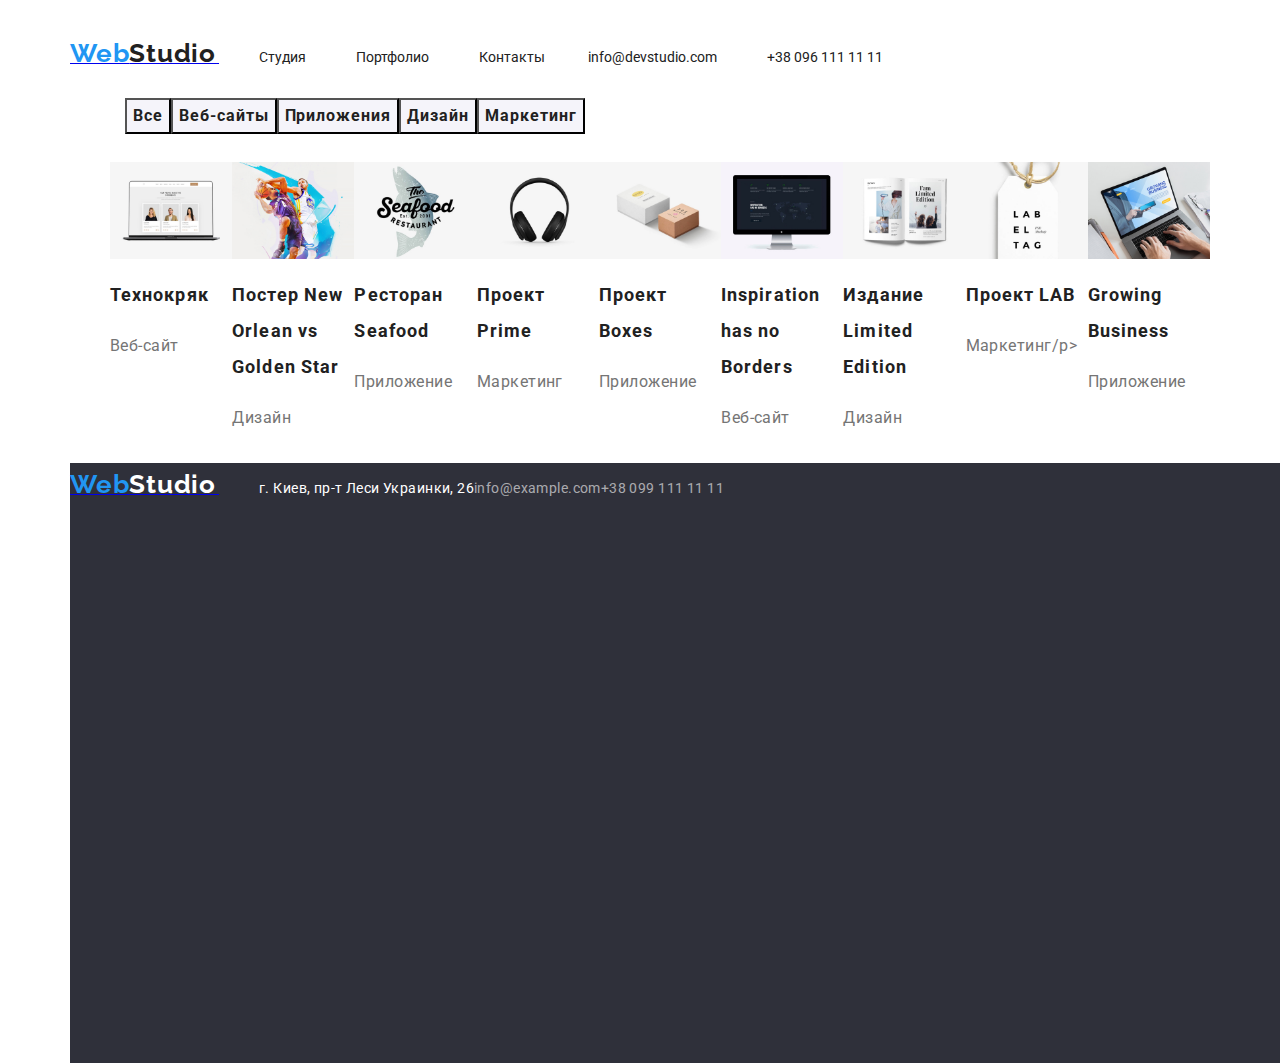
==== portfolio.html @ 89b7022d "fix after validator" ====
<!DOCTYPE html>
<html lang="ru">
<head>
    <meta charset="UTF-8">
    <meta name="viewport" content="width=device-width, initial-scale=1.0">
    <title>Portfolio</title>
    <link rel="stylesheet" href="./css/normalize.css">
    <link href="https://fonts.googleapis.com/css2?family=Raleway&family=Roboto:wght@400;500;700;900&display=swap" rel="stylesheet">
    <link rel="stylesheet" href="./css/style.css"/>
</head>
<body>
    <div class="container">
        <header>
            <nav>
              <a href="index.html">
                 <span class="logo1">Web</span><span class="logo2">Studio</span>
              </a>
              <ul class="list">  
                 <li class="link-item"><a class="link" href="index.html">Студия</a></li>
                 <li class="link-item"><a class="link" href="#portfolio">Портфолио</a></li>
                 <li class="link-item"><a class="link" href="#contacts">Контакты</a></li>
               </ul> 
               <ul class="list left-list">
                 <li class="link-item left-list"><a class="link" href="mailto:info@devstudio.com">info@devstudio.com</a></li>
                 <li class="link-item left-list"><a class="link" href="tel:++380961111111">+38 096 111 11 11</a></li>
               </ul>  
            </nav>
        </header>
        <main>
            <div class="container">
                <ul class="list">
                  <li>
                      <button class="btn-portfolio" type="button">Все</button>
                  </li>
                  <li>
                      <button class="btn-portfolio" type="button">Веб-сайты</button>
                  </li>
                  <li>
                      <button class="btn-portfolio" type="button">Приложения</button>
                  </li>
                  <li>
                      <button class="btn-portfolio" type="button">Дизайн</button>
                  </li>
                  <li>
                      <button class="btn-portfolio" type="button">Маркетинг</button>
                  </li>
                </ul>
            </div>
            <div>
              <ul class="list">
                    <li>
                      <img src="./images/portfolio/img-1.jpg" width="370" height="294" alt="Ноутбук"/>
                      <h3 class="project-name">Технокряк</h3>
                      <p class="project-type">Веб-сайт</p>
                    </li>
                    <li>
                      <img src="./images/portfolio/img-2.jpg" width="370" height="294" alt="Два игрока в баскетбол"/>
                      <h3 class="project-name">Постер New Orlean vs Golden Star</h3>
                      <p class="project-type">Дизайн</p>
                   </li>
                   <li>
                      <img src="./images/portfolio/img-3.jpg" width="370" height="294" alt="Банер ресторана"/>
                      <h3 class="project-name">Ресторан Seafood</h3>
                      <p class="project-type">Приложение</p>
                   </li>
                   <li>
                       <img src="./images/portfolio/img-4.jpg" width="370" height="294" alt="Наушники"/>
                       <h3 class="project-name">Проект Prime</h3>
                       <p class="project-type">Маркетинг</p>
                   </li>
                   <li>
                       <img src="./images/portfolio/img-5.jpg" width="370" height="294" alt="Две коробки"/>
                       <h3 class="project-name">Проект Boxes</h3>
                       <p class="project-type">Приложение</p>
                   </li>
                   <li>
                       <img src="./images/portfolio/img-6.jpg" width="370" height="294" alt="Монитор"/>
                       <h3 class="project-name">Inspiration has no Borders</h3>
                       <p class="project-type">Веб-сайт</p>
                   </li>
                   <li>
                       <img src="./images/portfolio/img-7.jpg" width="370" height="294" alt="Книга"/>
                       <h3 class="project-name">Издание Limited Edition</h3>
                       <p class="project-type">Дизайн</p>
                   </li>
                   <li>
                       <img src="./images/portfolio/img-8.jpg" width="370" height="294" alt="Бирка"/>
                       <h3 class="project-name">Проект LAB</h3>
                       <p class="project-type">Маркетинг/p>
                   </li>
                   <li>
                       <img src="./images/portfolio/img-9.jpg" width="370" height="294" alt="Печать на ноутбуке"/>
                       <h3 class="project-name">Growing Business</h3>
                       <p class="project-type">Приложение</p>
                   </li>
             </ul>
         </div>
        </main>
      <div class="backgraund">
          <footer id="contacts">
            <a href="index.html">
                <span lang="en" class="logo1">Web</span><span lang="en" class="logo3">Studio</span>
            </a>
              <ul class="list">
                 <li> <address class="adress">г. Киев, пр-т Леси Украинки, 26</address></li>
                 <li><a class="link contacts" href="mailto:info@example.com">info@example.com</a></li>
                 <li><a class="link contacts" href="tel:++380991111111">+38 099 111 11 11</a></li>
              </ul>
          </footer>
      </div>
    </div>
</body>  
</html>
---- css/style.css ----
html {
    box-sizing: border-box;
}

*,
*::before,
*::after {
    box-sizing: inherit;
}
img {
    display: block;
    max-width: 100%;
    height: auto;
}

body {
    font-family: "Roboto", sans-serif;
    font-size: 14px;
    line-height: 1.71;
    color: var(--black-cl);
}
:root {
    --main-text-cl: #757575;
    --accent-cl: #2196F3;
    --black-cl: #212121;
    --whait-cl: #FFFFFF;
    --dark-bg: #2F303A;
}
.container {
    width: 1170px;
    padding-left: 15px;
    padding-right:15px ;
    margin-left: auto;
    margin-right: auto;
}
.logo {
    padding-top: 24px;
    padding-right: 93px;
    Width: 145px;
    Height: 31px;
}
.list {
    list-style: none;
    display: inline-flex;
}

.header-box{
    width: 1600px;
    height: 80px;
    background-color: var(--whait-cl);
}
.logo1 {
    font-family: "Raleway", serif;
    font-weight: bold;
    font-size: 26px;
    line-height: 1.192;
    letter-spacing: 0.03em;
    color: var(--accent-cl);
}
.logo2 {
    font-family: "Raleway", serif;
    font-weight: bold;
    font-size: 26px;
    line-height: 1.192;
    letter-spacing: 0.03em;
    color: var(--black-cl);
}
.logo3 {
    font-family: "Raleway", serif;
    font-weight: bold;
    font-size: 26px;
    line-height: 1.192;
    letter-spacing: 0.03em;
    color: var(--whait-cl)
}
.link {
    color: inherit;
    text-decoration: none;
}
.link-item{
    margin-top: 32px;
}
.link-item:not(:last-child){
    margin-right: 50px;
}
.list-lef {
    flex-direction: row;
    margin-left: 0px;
}
.link:hover,
.link:focus {
    color: var(--accent-cl)
}
.btn {
    font-family: inherit;
    font-weight: bold;
    font-size: 16px;
    line-height: 1.87;
    display: flex;
    align-items: center;
    text-align: center;
    letter-spacing: 0.06em;
    color: var(--whait-cl);
    background-color:var(--accent-cl);
    border-radius: 4px;
}

.backgraund {
    width: 1600px;
    Height: 600px;
    background-color: #2F303A;
}
.page-title {
    font-weight: 900;
    font-size: 44px;
    line-height: 1.36;
    letter-spacing: 0.06em;
    text-align: center;
    color: var(--whait-cl);
    width: 696px;
    height: 120px;
    padding-top: 200px;
    margin-right: 452px;
    padding-bottom: 280px;
    margin-left: 452px;
}
.section-title {
    font-weight: 700;
    font-size: 36px;
    line-height: 1.167;
    letter-spacing: 0.03em;
    color: var(--black-cl);
    text-align: center;
}
.main-text {
    font-size: 14px;
    line-height: 1.71;
    letter-spacing: 0.03em;
    color: var(--main-text-cl);
}
.text-box {
    width: 270px;
    height: 75px;
}
.text-box{
    margin-right: 30px;
}
.job-description {
    font-size: 16px;
    line-height: 1.187;
    letter-spacing: 0.03em;
    color: var(--main-text-cl);
}
.introduction {
    font-weight: 500;
    font-size: 16px;
    line-height: 1.187;
    letter-spacing: 0.03em;
    color: var(--black-cl);
}
.team-box{
    width: 1600px;
    height: 648px;
    background-color: #F5F4FA;
}
.list-position {
     display: inline-block;
}
.adress {
    font-size: 14px;
    line-height: 1.71;
    letter-spacing: 0.03em;
    color: var(--whait-cl);
    text-decoration: none;
    font-style: normal;
}
.contacts {
    font-size: 14px;
    line-height: 1.71;
    letter-spacing: 0.03em;
    color: rgba(255, 255, 255, 0.6);
}
.contacts-box {
    width: 1600px;
    height: 252px;
}
.logo-position {
    padding-top: 60px;
    padding-right: 1240px;
    padding-bottom: 20px;
    padding-left: 215px;
}
.list-item {
    padding-top: 0px;
    padding-right: 1240px;
    padding-bottom: 9px;
    padding-left: 215px;
}
.btn-portfolio {
    font-family: inherit;
    font-weight: bold;
    font-size: 16px;
    line-height: 1.87;
    display: flex;
    align-items: center;
    text-align: center;
    letter-spacing: 0.06em;
    color: var(--whait-cl);
    background-color: var(--accent-cl)
}
.project-name {
    font-weight: bold;
    font-size: 18px;
    line-height: 2.0;
    letter-spacing: 0.06em;
    color: var(--black-cl--)
}
.project-type {
font-size: 16px;
line-height: 1.87;
letter-spacing: 0.03em;
color:var(--main-text-cl)
}
.btn-portfolio {
    font-family: inherit;
    font-weight: bold;
    font-size: 16px;
    line-height: 1.87;
    display: flex;
    align-items: center;
    text-align: center;
    letter-spacing: 0.06em;
    color: var(--black-cl);
    background-color: #F5F4FA;
}
.btn-portfolio:hover,
.btn-portfolio:focus {
    background-color: var(--accent-cl);
    color: var(--whait-cl);
}
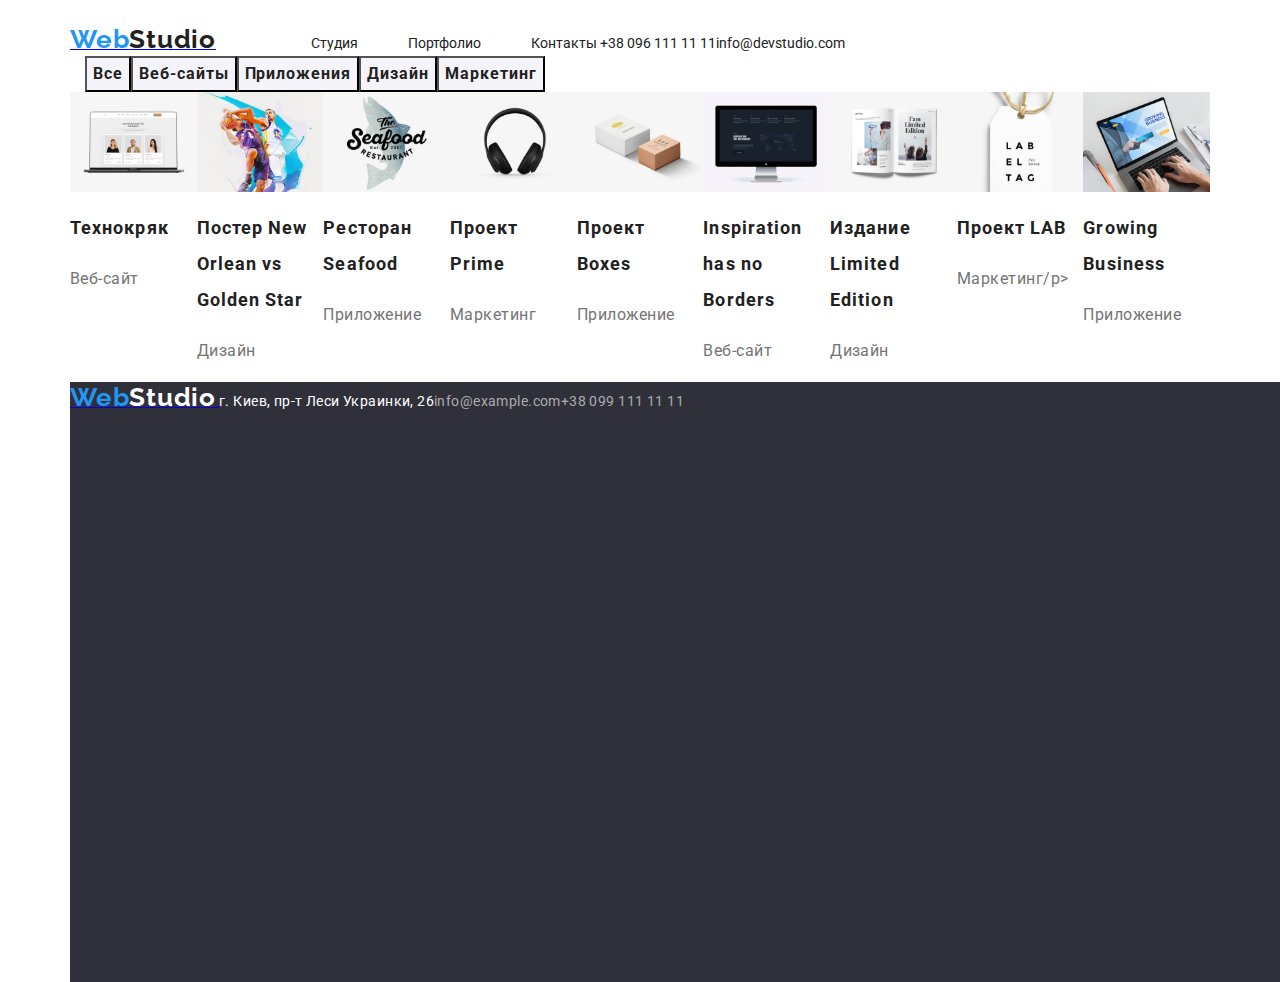
==== commit a6a5b0cc: "revers" ====
--- a/portfolio.html
+++ b/portfolio.html
@@ -12,17 +12,17 @@
     <div class="container">
         <header>
             <nav>
-              <a href="index.html">
+              <a class="logo" href="index.html">
                  <span class="logo1">Web</span><span class="logo2">Studio</span>
               </a>
-              <ul class="list">  
+              <ul class="list right-list">  
                  <li class="link-item"><a class="link" href="index.html">Студия</a></li>
                  <li class="link-item"><a class="link" href="#portfolio">Портфолио</a></li>
                  <li class="link-item"><a class="link" href="#contacts">Контакты</a></li>
                </ul> 
                <ul class="list left-list">
-                 <li class="link-item left-list"><a class="link" href="mailto:info@devstudio.com">info@devstudio.com</a></li>
-                 <li class="link-item left-list"><a class="link" href="tel:++380961111111">+38 096 111 11 11</a></li>
+                 <li class="link-item"><a class="link" href="mailto:info@devstudio.com">info@devstudio.com</a></li>
+                 <li class="link-item"><a class="link" href="tel:++380961111111">+38 096 111 11 11</a></li>
                </ul>  
             </nav>
         </header>
--- a/css/style.css
+++ b/css/style.css
@@ -1,24 +1,3 @@
-html {
-    box-sizing: border-box;
-}
-
-*,
-*::before,
-*::after {
-    box-sizing: inherit;
-}
-img {
-    display: block;
-    max-width: 100%;
-    height: auto;
-}
-
-body {
-    font-family: "Roboto", sans-serif;
-    font-size: 14px;
-    line-height: 1.71;
-    color: var(--black-cl);
-}
 :root {
     --main-text-cl: #757575;
     --accent-cl: #2196F3;
@@ -26,6 +5,30 @@
     --whait-cl: #FFFFFF;
     --dark-bg: #2F303A;
 }
+
+html {
+    box-sizing: border-box;
+}
+
+*,
+*::before,
+*::after {
+    box-sizing: inherit;
+}
+
+img {
+    display: block;
+    max-width: 100%;
+    height: auto;
+}
+
+body {
+    font-family: "Roboto", sans-serif;
+    font-size: 14px;
+    line-height: 1.71;
+    color: var(--black-cl);
+}
+
 .container {
     width: 1170px;
     padding-left: 15px;
@@ -33,17 +36,31 @@
     margin-left: auto;
     margin-right: auto;
 }
+.flex {
+    display: flex;
+}
 .logo {
-    padding-top: 24px;
-    padding-right: 93px;
+    width: 145;
+    height: 31;
+    display: inline-block;
+    margin-top: 24px;
+    margin-right: 93px;
+    margin-left: 0px;
     Width: 145px;
     Height: 31px;
 }
 .list {
+    padding: 0;
+    margin: 0;
     list-style: none;
     display: inline-flex;
 }
-
+.right-list{
+   flex-direction: row; 
+}
+.left-list{
+    flex-direction: row-reverse;
+}
 .header-box{
     width: 1600px;
     height: 80px;
@@ -74,8 +91,11 @@
     color: var(--whait-cl)
 }
 .link {
+    padding: 0 0 0 0;
+    margin: 0 0 0 0;
     color: inherit;
     text-decoration: none;
+    letter-spacing: 0,02;
 }
 .link-item{
     margin-top: 32px;
@@ -83,9 +103,9 @@
 .link-item:not(:last-child){
     margin-right: 50px;
 }
-.list-lef {
-    flex-direction: row;
-    margin-left: 0px;
+.left-list {
+    flex-direction: row-reverse;
+    margin: 0;
 }
 .link:hover,
 .link:focus {
@@ -162,9 +182,10 @@
     width: 1600px;
     height: 648px;
     background-color: #F5F4FA;
+    box-sizing: inherit;
 }
 .list-position {
-     display: inline-block;
+    display: inline-block;
 }
 .adress {
     font-size: 14px;
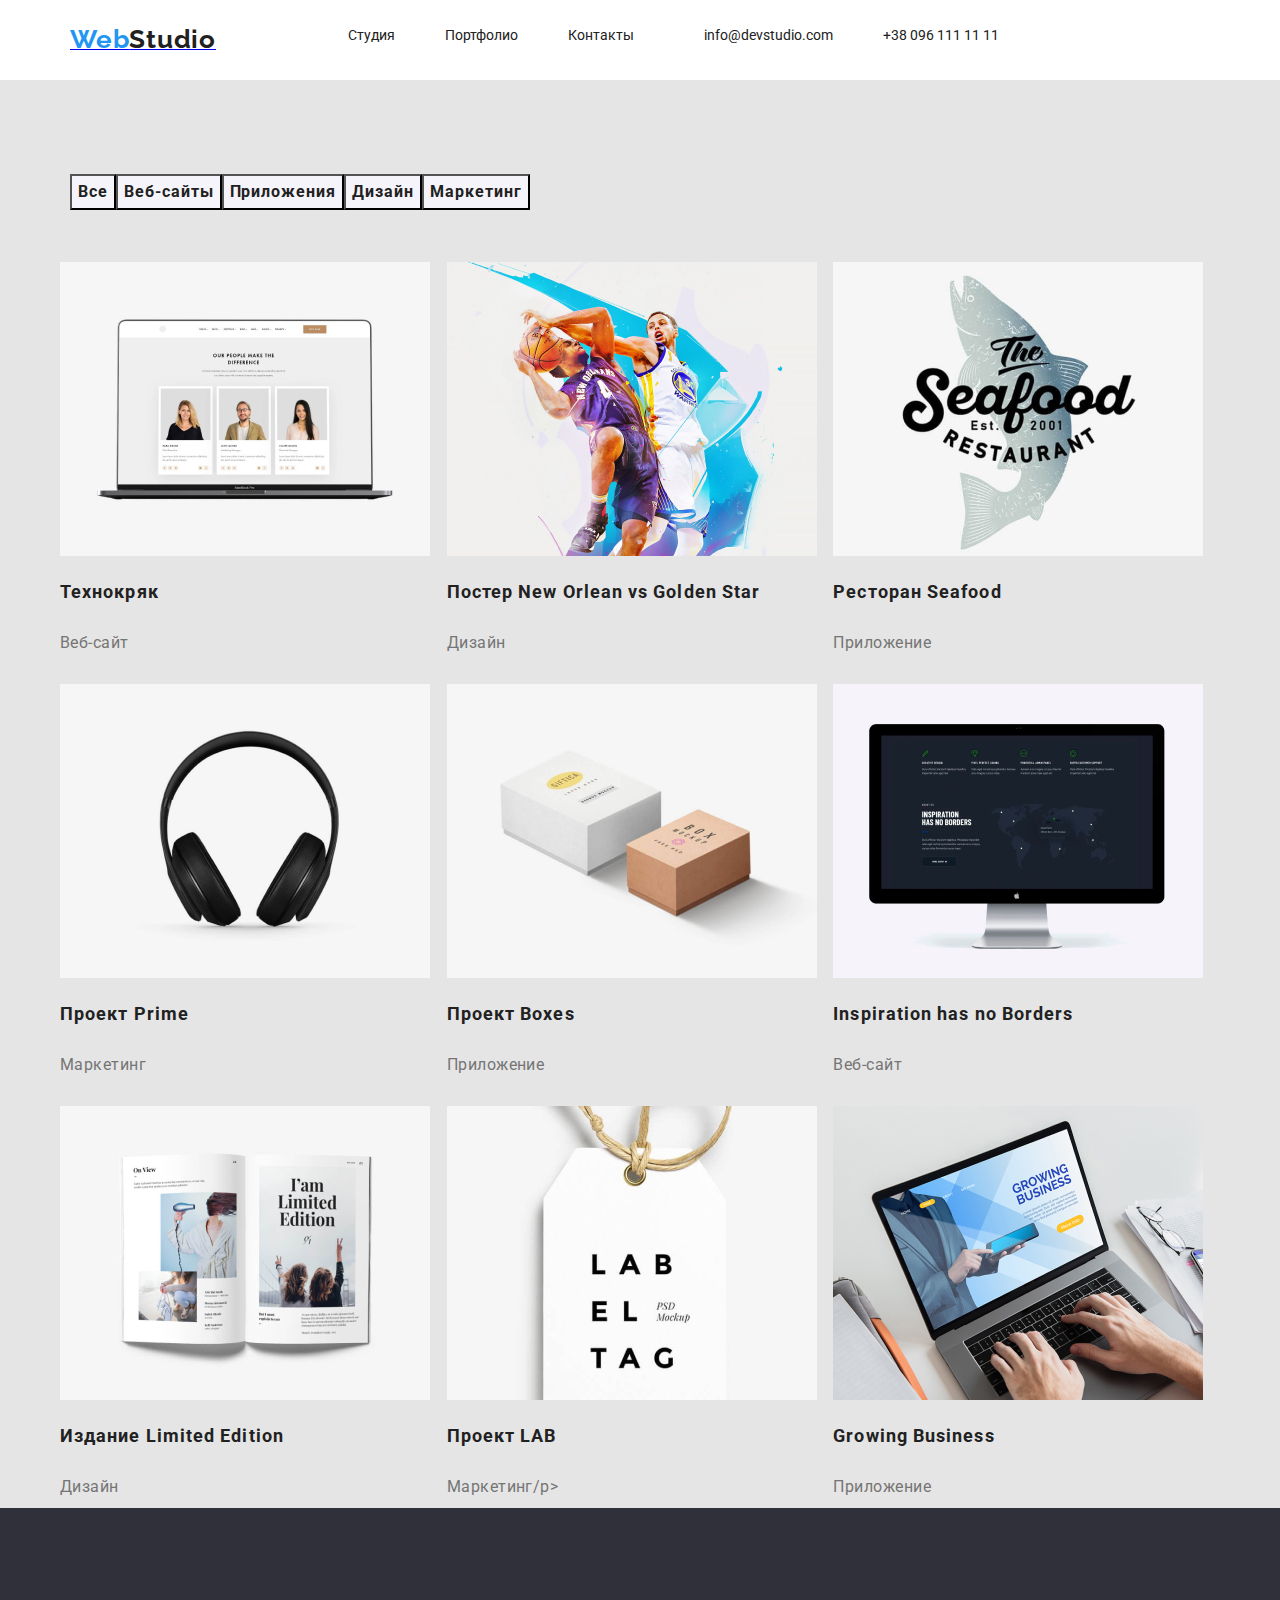
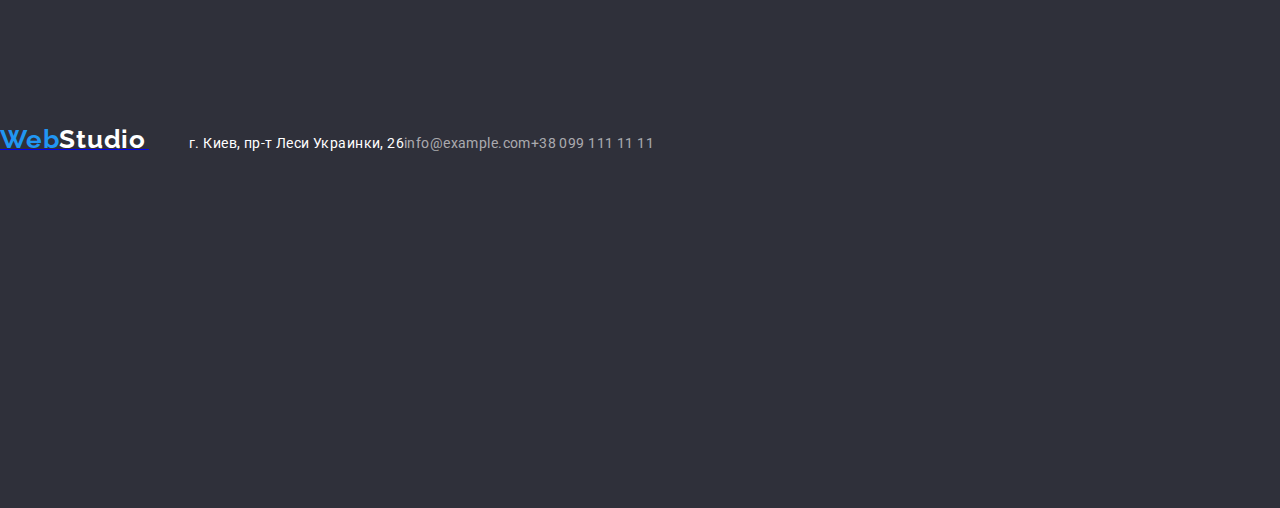
==== commit 0744089d: "portfolio flex-wrap" ====
--- a/portfolio.html
+++ b/portfolio.html
@@ -10,25 +10,27 @@
 </head>
 <body>
     <div class="container">
-        <header>
-            <nav>
+        <header class="header-box">
+            <nav class="flex">
               <a class="logo" href="index.html">
                  <span class="logo1">Web</span><span class="logo2">Studio</span>
               </a>
-              <ul class="list right-list">  
+              <ul class="list">  
                  <li class="link-item"><a class="link" href="index.html">Студия</a></li>
                  <li class="link-item"><a class="link" href="#portfolio">Портфолио</a></li>
                  <li class="link-item"><a class="link" href="#contacts">Контакты</a></li>
                </ul> 
-               <ul class="list left-list">
+               <ul class="list">
                  <li class="link-item"><a class="link" href="mailto:info@devstudio.com">info@devstudio.com</a></li>
                  <li class="link-item"><a class="link" href="tel:++380961111111">+38 096 111 11 11</a></li>
                </ul>  
             </nav>
         </header>
-        <main>
-            <div class="container">
-                <ul class="list">
+    </div>
+    <div class="main">
+        <main class="container">
+            <div class="portfolio-container">
+                <ul class="list portfolio-list">
                   <li>
                       <button class="btn-portfolio" type="button">Все</button>
                   </li>
@@ -46,50 +48,50 @@
                   </li>
                 </ul>
             </div>
-            <div>
-              <ul class="list">
-                    <li>
-                      <img src="./images/portfolio/img-1.jpg" width="370" height="294" alt="Ноутбук"/>
+            <div class="portfolio-container-item">
+              <ul class="list flex-wrap">
+                    <li class="flex-wrap-item">
+                      <img src="./images/portfolio/img-1.jpg"  alt="Ноутбук"/>
                       <h3 class="project-name">Технокряк</h3>
                       <p class="project-type">Веб-сайт</p>
                     </li>
-                    <li>
-                      <img src="./images/portfolio/img-2.jpg" width="370" height="294" alt="Два игрока в баскетбол"/>
+                    <li class="flex-wrap-item">
+                      <img src="./images/portfolio/img-2.jpg" alt="Два игрока в баскетбол"/>
                       <h3 class="project-name">Постер New Orlean vs Golden Star</h3>
                       <p class="project-type">Дизайн</p>
                    </li>
-                   <li>
-                      <img src="./images/portfolio/img-3.jpg" width="370" height="294" alt="Банер ресторана"/>
+                   <li class="flex-wrap-item">
+                      <img src="./images/portfolio/img-3.jpg"  alt="Банер ресторана"/>
                       <h3 class="project-name">Ресторан Seafood</h3>
                       <p class="project-type">Приложение</p>
                    </li>
-                   <li>
-                       <img src="./images/portfolio/img-4.jpg" width="370" height="294" alt="Наушники"/>
+                   <li class="flex-wrap-item">
+                       <img src="./images/portfolio/img-4.jpg"  alt="Наушники"/>
                        <h3 class="project-name">Проект Prime</h3>
                        <p class="project-type">Маркетинг</p>
                    </li>
-                   <li>
-                       <img src="./images/portfolio/img-5.jpg" width="370" height="294" alt="Две коробки"/>
+                   <li class="flex-wrap-item">
+                       <img src="./images/portfolio/img-5.jpg"  alt="Две коробки"/>
                        <h3 class="project-name">Проект Boxes</h3>
                        <p class="project-type">Приложение</p>
                    </li>
-                   <li>
-                       <img src="./images/portfolio/img-6.jpg" width="370" height="294" alt="Монитор"/>
+                   <li class="flex-wrap-item">
+                       <img src="./images/portfolio/img-6.jpg"  alt="Монитор"/>
                        <h3 class="project-name">Inspiration has no Borders</h3>
                        <p class="project-type">Веб-сайт</p>
                    </li>
-                   <li>
-                       <img src="./images/portfolio/img-7.jpg" width="370" height="294" alt="Книга"/>
+                   <li class="flex-wrap-item">
+                       <img src="./images/portfolio/img-7.jpg"  alt="Книга"/>
                        <h3 class="project-name">Издание Limited Edition</h3>
                        <p class="project-type">Дизайн</p>
                    </li>
-                   <li>
-                       <img src="./images/portfolio/img-8.jpg" width="370" height="294" alt="Бирка"/>
+                   <li class="flex-wrap-item">
+                       <img src="./images/portfolio/img-8.jpg"  alt="Бирка"/>
                        <h3 class="project-name">Проект LAB</h3>
                        <p class="project-type">Маркетинг/p>
                    </li>
-                   <li>
-                       <img src="./images/portfolio/img-9.jpg" width="370" height="294" alt="Печать на ноутбуке"/>
+                   <li class="flex-wrap-item">
+                       <img src="./images/portfolio/img-9.jpg" alt="Печать на ноутбуке"/>
                        <h3 class="project-name">Growing Business</h3>
                        <p class="project-type">Приложение</p>
                    </li>
--- a/css/style.css
+++ b/css/style.css
@@ -5,30 +5,25 @@
     --whait-cl: #FFFFFF;
     --dark-bg: #2F303A;
 }
-
 html {
     box-sizing: border-box;
 }
-
 *,
 *::before,
 *::after {
     box-sizing: inherit;
 }
-
 img {
     display: block;
     max-width: 100%;
     height: auto;
 }
-
 body {
     font-family: "Roboto", sans-serif;
     font-size: 14px;
     line-height: 1.71;
     color: var(--black-cl);
 }
-
 .container {
     width: 1170px;
     padding-left: 15px;
@@ -38,10 +33,9 @@
 }
 .flex {
     display: flex;
+    margin-bottom: 25px;
 }
 .logo {
-    width: 145;
-    height: 31;
     display: inline-block;
     margin-top: 24px;
     margin-right: 93px;
@@ -49,21 +43,39 @@
     Width: 145px;
     Height: 31px;
 }
+.main{
+    background-color:#E5E5E5;
+}
+.portfolio-container{
+    height: 182px;
+    margin-left: auto;
+    margin-right: auto;
+    padding: 0;
+    padding-top: 94px;
+}
+.portfolio-container-item {
+    margin-left: 0;  
+    margin-left: -10px;
+    margin-bottom: -10px;
+}
 .list {
-    padding: 0;
-    margin: 0;
     list-style: none;
     display: inline-flex;
-}
-.right-list{
-   flex-direction: row; 
-}
-.left-list{
-    flex-direction: row-reverse;
+    margin-top: 24px;
+    box-sizing: border-box;
+    margin-left: 0; 
+}
+.list:not(:last-child){
+    margin-right: 30px;
+}
+.portfolio-list{
+    display: inline-flex;
+    padding-left: 0;
+    margin-top: 0;
+    margin-bottom: 0;
+    align-items: center;
 }
 .header-box{
-    width: 1600px;
-    height: 80px;
     background-color: var(--whait-cl);
 }
 .logo1 {
@@ -91,14 +103,14 @@
     color: var(--whait-cl)
 }
 .link {
-    padding: 0 0 0 0;
-    margin: 0 0 0 0;
+    padding: 0;
+    margin: 0;
     color: inherit;
     text-decoration: none;
     letter-spacing: 0,02;
 }
 .link-item{
-    margin-top: 32px;
+    height: 16px;
 }
 .link-item:not(:last-child){
     margin-right: 50px;
@@ -111,7 +123,173 @@
 .link:focus {
     color: var(--accent-cl)
 }
-.btn {
+.backgraund {
+    padding-top: 200px;
+    height: 600px;
+    background-color: #2F303A;
+}
+.backgraund-down{
+    background-color: #2F303A;
+    height: 215px;
+}
+.page-title {
+    font-weight: 900;
+    font-size: 44px;
+    line-height: 1.36;
+    letter-spacing: 0.06em;
+    text-align: center;
+    color: var(--whait-cl);
+    width: 696px;
+    height: 120px;
+    margin-bottom: 30px;
+    margin-left: auto;
+    margin-right: auto;
+}.btn {
+    font-family: inherit;
+    font-weight: bold;
+    font-size: 16px;
+    line-height: 1.87;
+    letter-spacing: 0.06em;
+    color: var(--whait-cl);
+    background-color:var(--accent-cl);
+    border-radius: 4px;
+    display: block;
+    margin:0 auto;
+}
+.section-title {
+    font-weight: 700;
+    font-size: 36px;
+    line-height: 1.167;
+    letter-spacing: 0.03em;
+    color: var(--black-cl);
+    text-align: center;
+    margin-top: 0;
+    margin-bottom: 50px;
+}
+.list-img{
+    margin-top: 0;
+    margin-bottom: 0;
+    padding-left: 0;
+}
+.list-item-position{
+    margin-bottom: 94px;
+}
+.list-item-position:not(:last-child){
+    margin-right: 30px;
+}
+.main-text {
+    font-size: 14px;
+    line-height: 1.71;
+    letter-spacing: 0.03em;
+    color: var(--main-text-cl);
+    width: 270px;
+    margin-left: 0;
+    padding-left: 0;   
+}
+.text-box {
+    width: 270px;
+    height: 75px;
+    margin-bottom: 0;
+    margin-bottom: 94px;
+}
+.job-description {
+    font-size: 16px;
+    line-height: 1.187;
+    letter-spacing: 0.03em;
+    color: var(--main-text-cl);
+    margin-top: 10px;
+    margin-bottom: 30px;
+    text-align: center
+}
+.introduction {
+    font-weight: 500;
+    font-size: 16px;
+    line-height: 1.187;
+    letter-spacing: 0.03em;
+    color: var(--black-cl);
+}
+.team-box{
+    height: 648px;
+    background-color: #F5F4FA;
+    box-sizing: inherit;
+}
+.list-position {
+    margin-left: 0;
+    padding-left: 0;
+    margin-bottom: 0;
+}
+.team-titel{
+    padding-top: 94px;
+    margin-bottom: 0;
+    margin-bottom: 50px;
+}
+.list-contacts-img{
+    background-color: var(--whait-cl);
+    margin-top: 0;
+}
+.list-contacts-img:not(:last-child){
+    margin-right: 30px;
+}
+.list-position-item:not(:last-child){
+   margin-right: 30px;
+}
+.contacts-information{
+    margin-top: 30px;
+    margin-bottom: 0px;
+    text-align: center
+}
+.adress {
+    font-size: 14px;
+    line-height: 1.71;
+    letter-spacing: 0.03em;
+    color: var(--whait-cl);
+    text-decoration: none;
+    font-style: normal;
+}
+.contacts {
+    font-size: 14px;
+    line-height: 1.71;
+    letter-spacing: 0.03em;
+    color: rgba(255, 255, 255, 0.6);
+}
+.contacts-box {
+    padding-top: 60px;
+}
+.btn-portfolio {
+    font-family: inherit;
+    font-weight: bold;
+    font-size: 16px;
+    line-height: 1.87;
+    letter-spacing: 0.06em;
+    color: var(--whait-cl);
+    background-color: var(--accent-cl)
+}
+.flex-wrap{
+    flex-wrap: wrap;
+    margin: 0;
+    padding: 0;
+    margin-right: -10px;
+    margin-bottom: -10px;
+}
+.flex-wrap-item { 
+    margin-right: 10px;
+    margin-bottom:10px;
+    flex-basis: calc((100% - 3 * 10px) / 3);
+}
+.project-name {
+    font-weight: bold;
+    font-size: 18px;
+    line-height: 2.0;
+    letter-spacing: 0.06em;
+    color: var(--black-cl--)
+}
+.project-type {
+    font-size: 16px;
+    line-height: 1.87;
+    letter-spacing: 0.03em;
+    color:var(--main-text-cl)
+}
+.btn-portfolio {
     font-family: inherit;
     font-weight: bold;
     font-size: 16px;
@@ -120,137 +298,6 @@
     align-items: center;
     text-align: center;
     letter-spacing: 0.06em;
-    color: var(--whait-cl);
-    background-color:var(--accent-cl);
-    border-radius: 4px;
-}
-
-.backgraund {
-    width: 1600px;
-    Height: 600px;
-    background-color: #2F303A;
-}
-.page-title {
-    font-weight: 900;
-    font-size: 44px;
-    line-height: 1.36;
-    letter-spacing: 0.06em;
-    text-align: center;
-    color: var(--whait-cl);
-    width: 696px;
-    height: 120px;
-    padding-top: 200px;
-    margin-right: 452px;
-    padding-bottom: 280px;
-    margin-left: 452px;
-}
-.section-title {
-    font-weight: 700;
-    font-size: 36px;
-    line-height: 1.167;
-    letter-spacing: 0.03em;
-    color: var(--black-cl);
-    text-align: center;
-}
-.main-text {
-    font-size: 14px;
-    line-height: 1.71;
-    letter-spacing: 0.03em;
-    color: var(--main-text-cl);
-}
-.text-box {
-    width: 270px;
-    height: 75px;
-}
-.text-box{
-    margin-right: 30px;
-}
-.job-description {
-    font-size: 16px;
-    line-height: 1.187;
-    letter-spacing: 0.03em;
-    color: var(--main-text-cl);
-}
-.introduction {
-    font-weight: 500;
-    font-size: 16px;
-    line-height: 1.187;
-    letter-spacing: 0.03em;
-    color: var(--black-cl);
-}
-.team-box{
-    width: 1600px;
-    height: 648px;
-    background-color: #F5F4FA;
-    box-sizing: inherit;
-}
-.list-position {
-    display: inline-block;
-}
-.adress {
-    font-size: 14px;
-    line-height: 1.71;
-    letter-spacing: 0.03em;
-    color: var(--whait-cl);
-    text-decoration: none;
-    font-style: normal;
-}
-.contacts {
-    font-size: 14px;
-    line-height: 1.71;
-    letter-spacing: 0.03em;
-    color: rgba(255, 255, 255, 0.6);
-}
-.contacts-box {
-    width: 1600px;
-    height: 252px;
-}
-.logo-position {
-    padding-top: 60px;
-    padding-right: 1240px;
-    padding-bottom: 20px;
-    padding-left: 215px;
-}
-.list-item {
-    padding-top: 0px;
-    padding-right: 1240px;
-    padding-bottom: 9px;
-    padding-left: 215px;
-}
-.btn-portfolio {
-    font-family: inherit;
-    font-weight: bold;
-    font-size: 16px;
-    line-height: 1.87;
-    display: flex;
-    align-items: center;
-    text-align: center;
-    letter-spacing: 0.06em;
-    color: var(--whait-cl);
-    background-color: var(--accent-cl)
-}
-.project-name {
-    font-weight: bold;
-    font-size: 18px;
-    line-height: 2.0;
-    letter-spacing: 0.06em;
-    color: var(--black-cl--)
-}
-.project-type {
-font-size: 16px;
-line-height: 1.87;
-letter-spacing: 0.03em;
-color:var(--main-text-cl)
-}
-.btn-portfolio {
-    font-family: inherit;
-    font-weight: bold;
-    font-size: 16px;
-    line-height: 1.87;
-    display: flex;
-    align-items: center;
-    text-align: center;
-    letter-spacing: 0.06em;
     color: var(--black-cl);
     background-color: #F5F4FA;
 }
@@ -259,3 +306,23 @@
     background-color: var(--accent-cl);
     color: var(--whait-cl);
 }
+.btn-portfolio:not(:last-child){
+    margin: 8px;
+}
+.logo-position {
+    padding: 0;
+    margin-top: 60;
+    width: 145px;
+}
+.list-item {
+    margin-top: 20px;
+    margin-bottom: 0;
+    padding: 0;
+    list-style: none;
+    width: 231px;
+    display: inline-block;
+}
+.list-item:not(:last-child){
+    margin-bottom: 9px;
+    display: inline-block;
+}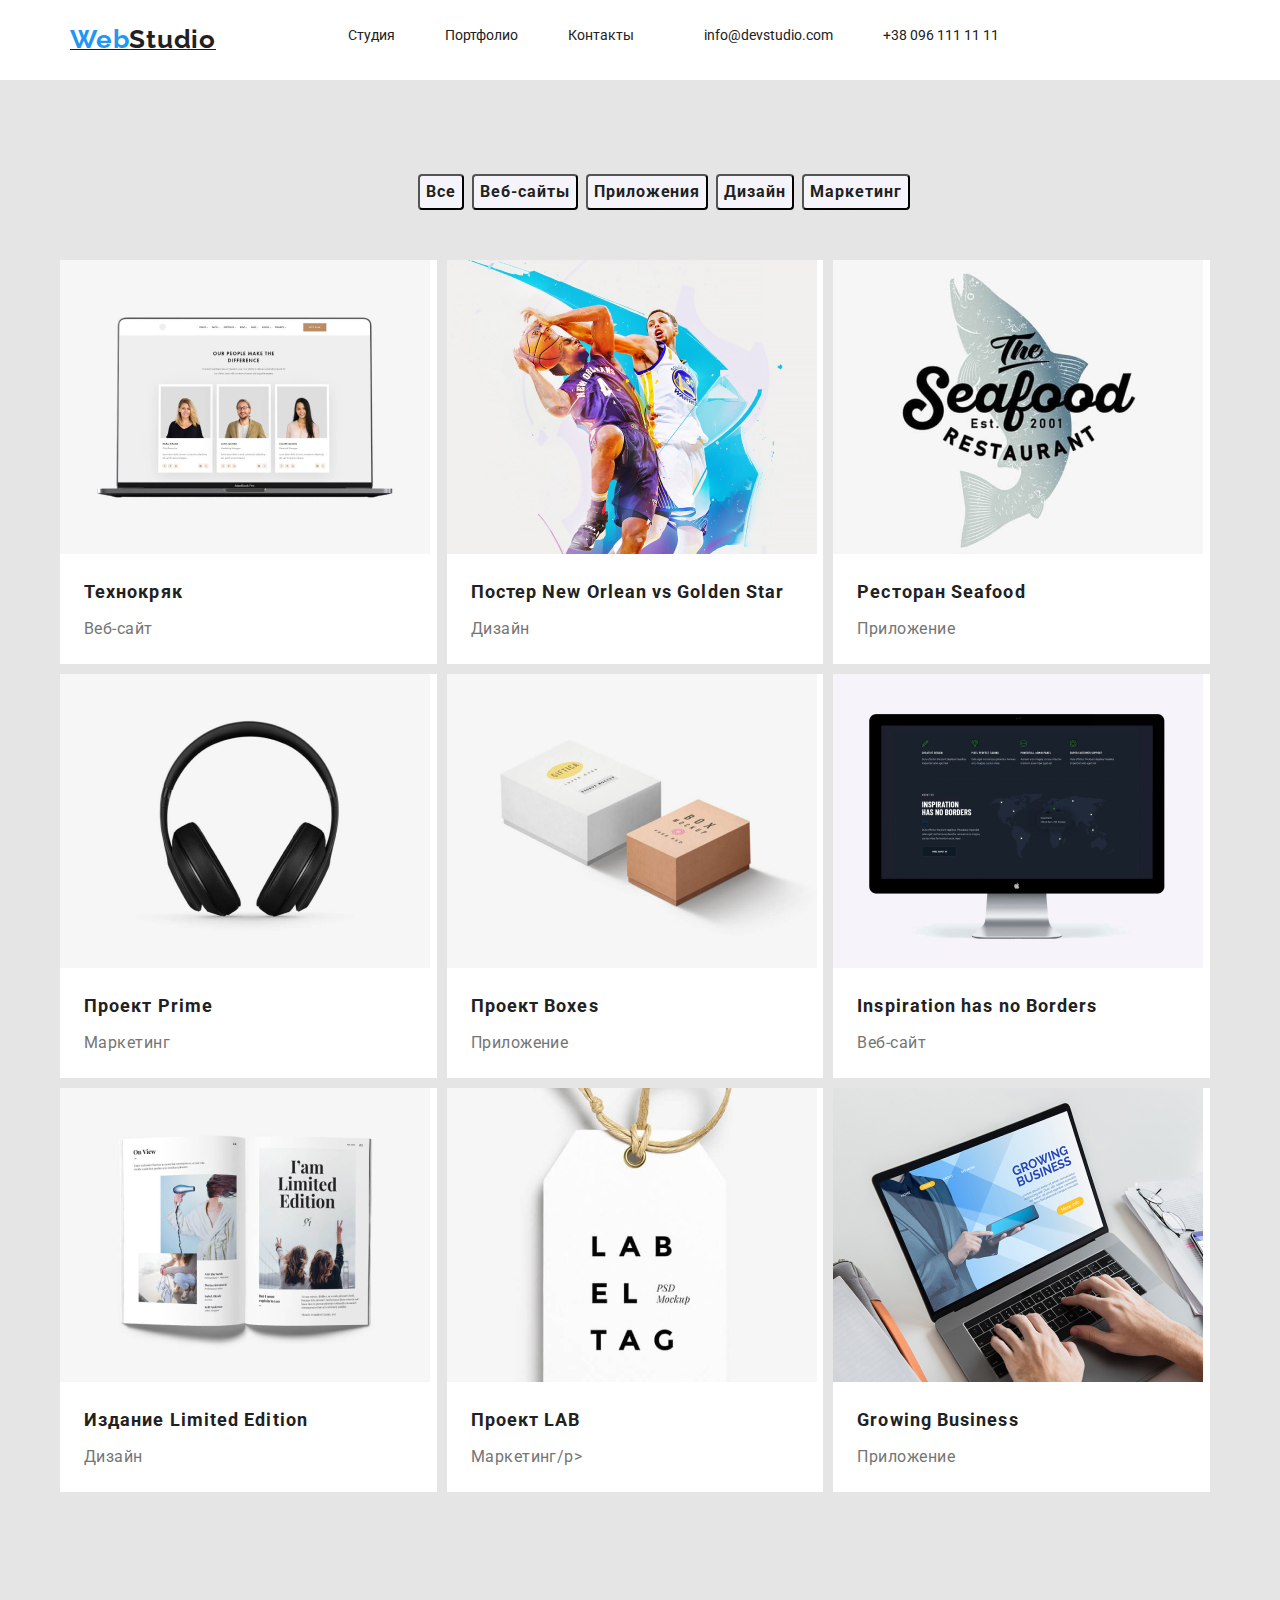
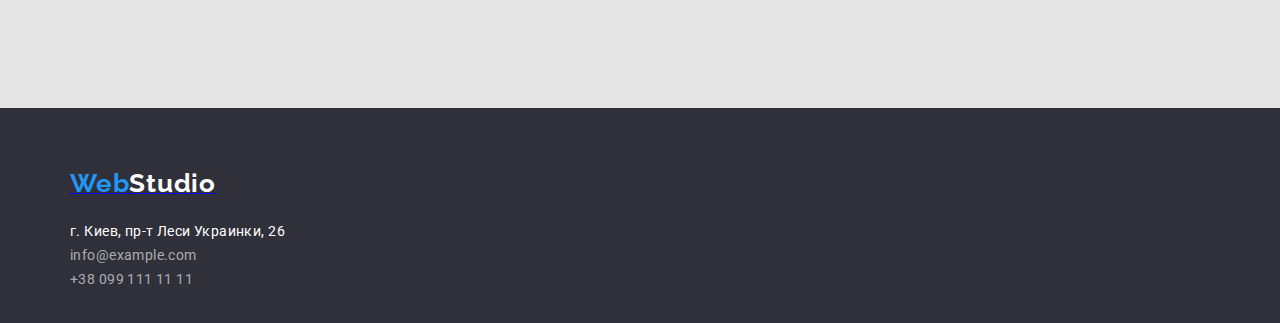
==== commit 95efb0f7: "add btn-position" ====
--- a/portfolio.html
+++ b/portfolio.html
@@ -29,25 +29,23 @@
     </div>
     <div class="main">
         <main class="container">
-            <div class="portfolio-container">
-                <ul class="list portfolio-list">
-                  <li>
+                <ul class="portfolio-container portfolio-list">
+                  <li class="btn-parameter">
                       <button class="btn-portfolio" type="button">Все</button>
                   </li>
-                  <li>
+                  <li class="btn-parameter">
                       <button class="btn-portfolio" type="button">Веб-сайты</button>
                   </li>
-                  <li>
+                  <li class="btn-parameter">
                       <button class="btn-portfolio" type="button">Приложения</button>
                   </li>
-                  <li>
+                  <li class="btn-parameter">
                       <button class="btn-portfolio" type="button">Дизайн</button>
                   </li>
-                  <li>
+                  <li class="btn-parameter">
                       <button class="btn-portfolio" type="button">Маркетинг</button>
                   </li>
                 </ul>
-            </div>
             <div class="portfolio-container-item">
               <ul class="list flex-wrap">
                     <li class="flex-wrap-item">
@@ -95,21 +93,24 @@
                        <h3 class="project-name">Growing Business</h3>
                        <p class="project-type">Приложение</p>
                    </li>
-             </ul>
-         </div>
+                </ul>
+            </div>
         </main>
-      <div class="backgraund">
-          <footer id="contacts">
-            <a href="index.html">
-                <span lang="en" class="logo1">Web</span><span lang="en" class="logo3">Studio</span>
-            </a>
-              <ul class="list">
-                 <li> <address class="adress">г. Киев, пр-т Леси Украинки, 26</address></li>
-                 <li><a class="link contacts" href="mailto:info@example.com">info@example.com</a></li>
-                 <li><a class="link contacts" href="tel:++380991111111">+38 099 111 11 11</a></li>
-              </ul>
-          </footer>
-      </div>
     </div>
+     
+        <footer class="backgraund-down" id="contacts">
+            <div class="container contacts-box">
+                <div >
+                    <a class="logo-position" href="#studio">
+                        <span lang="en" class="logo1">Web</span><span lang="en" class="logo3">Studio</span>
+                    </a>
+                </div>
+                <ul class="list-item">
+                   <li> <address class="adress list-item-element">г. Киев, пр-т Леси Украинки, 26</address></li>
+                   <li><a class="link contacts list-item-element" href="mailto:info@example.com">info@example.com</a></li>
+                   <li><a class="link contacts list-item-element" href="tel:++380991111111">+38 099 111 11 11</a></li>
+                </ul>
+            </div>
+        </footer>
 </body>  
 </html>--- a/css/style.css
+++ b/css/style.css
@@ -43,15 +43,15 @@
     Width: 145px;
     Height: 31px;
 }
-.main{
+.main {
+    height: 1628px;
     background-color:#E5E5E5;
 }
 .portfolio-container{
-    height: 182px;
-    margin-left: auto;
-    margin-right: auto;
-    padding: 0;
     padding-top: 94px;
+    margin: 0;
+    margin-bottom: 50px;
+    justify-content: center;
 }
 .portfolio-container-item {
     margin-left: 0;  
@@ -69,12 +69,10 @@
     margin-right: 30px;
 }
 .portfolio-list{
-    display: inline-flex;
-    padding-left: 0;
-    margin-top: 0;
-    margin-bottom: 0;
-    align-items: center;
-}
+    display: flex;
+    list-style: none;
+}
+
 .header-box{
     background-color: var(--whait-cl);
 }
@@ -272,6 +270,7 @@
     margin-bottom: -10px;
 }
 .flex-wrap-item { 
+    background: #FFFFFF;
     margin-right: 10px;
     margin-bottom:10px;
     flex-basis: calc((100% - 3 * 10px) / 3);
@@ -281,13 +280,19 @@
     font-size: 18px;
     line-height: 2.0;
     letter-spacing: 0.06em;
-    color: var(--black-cl--)
+    color: var(--black-cl--);
+    margin-left: 24px;
+    margin-top: 20px;
+    margin-bottom: 0;
 }
 .project-type {
     font-size: 16px;
     line-height: 1.87;
     letter-spacing: 0.03em;
-    color:var(--main-text-cl)
+    color:var(--main-text-cl);
+    margin-left: 24px;
+    margin-top: 4px;
+    margin-bottom: 20px;
 }
 .btn-portfolio {
     font-family: inherit;
@@ -300,14 +305,17 @@
     letter-spacing: 0.06em;
     color: var(--black-cl);
     background-color: #F5F4FA;
-}
+    border-radius: 4px;
+}
+.btn-parameter{
+    margin-left: 8px;
+}
+
 .btn-portfolio:hover,
 .btn-portfolio:focus {
     background-color: var(--accent-cl);
     color: var(--whait-cl);
-}
-.btn-portfolio:not(:last-child){
-    margin: 8px;
+    border-color: var(--accent-cl);
 }
 .logo-position {
     padding: 0;
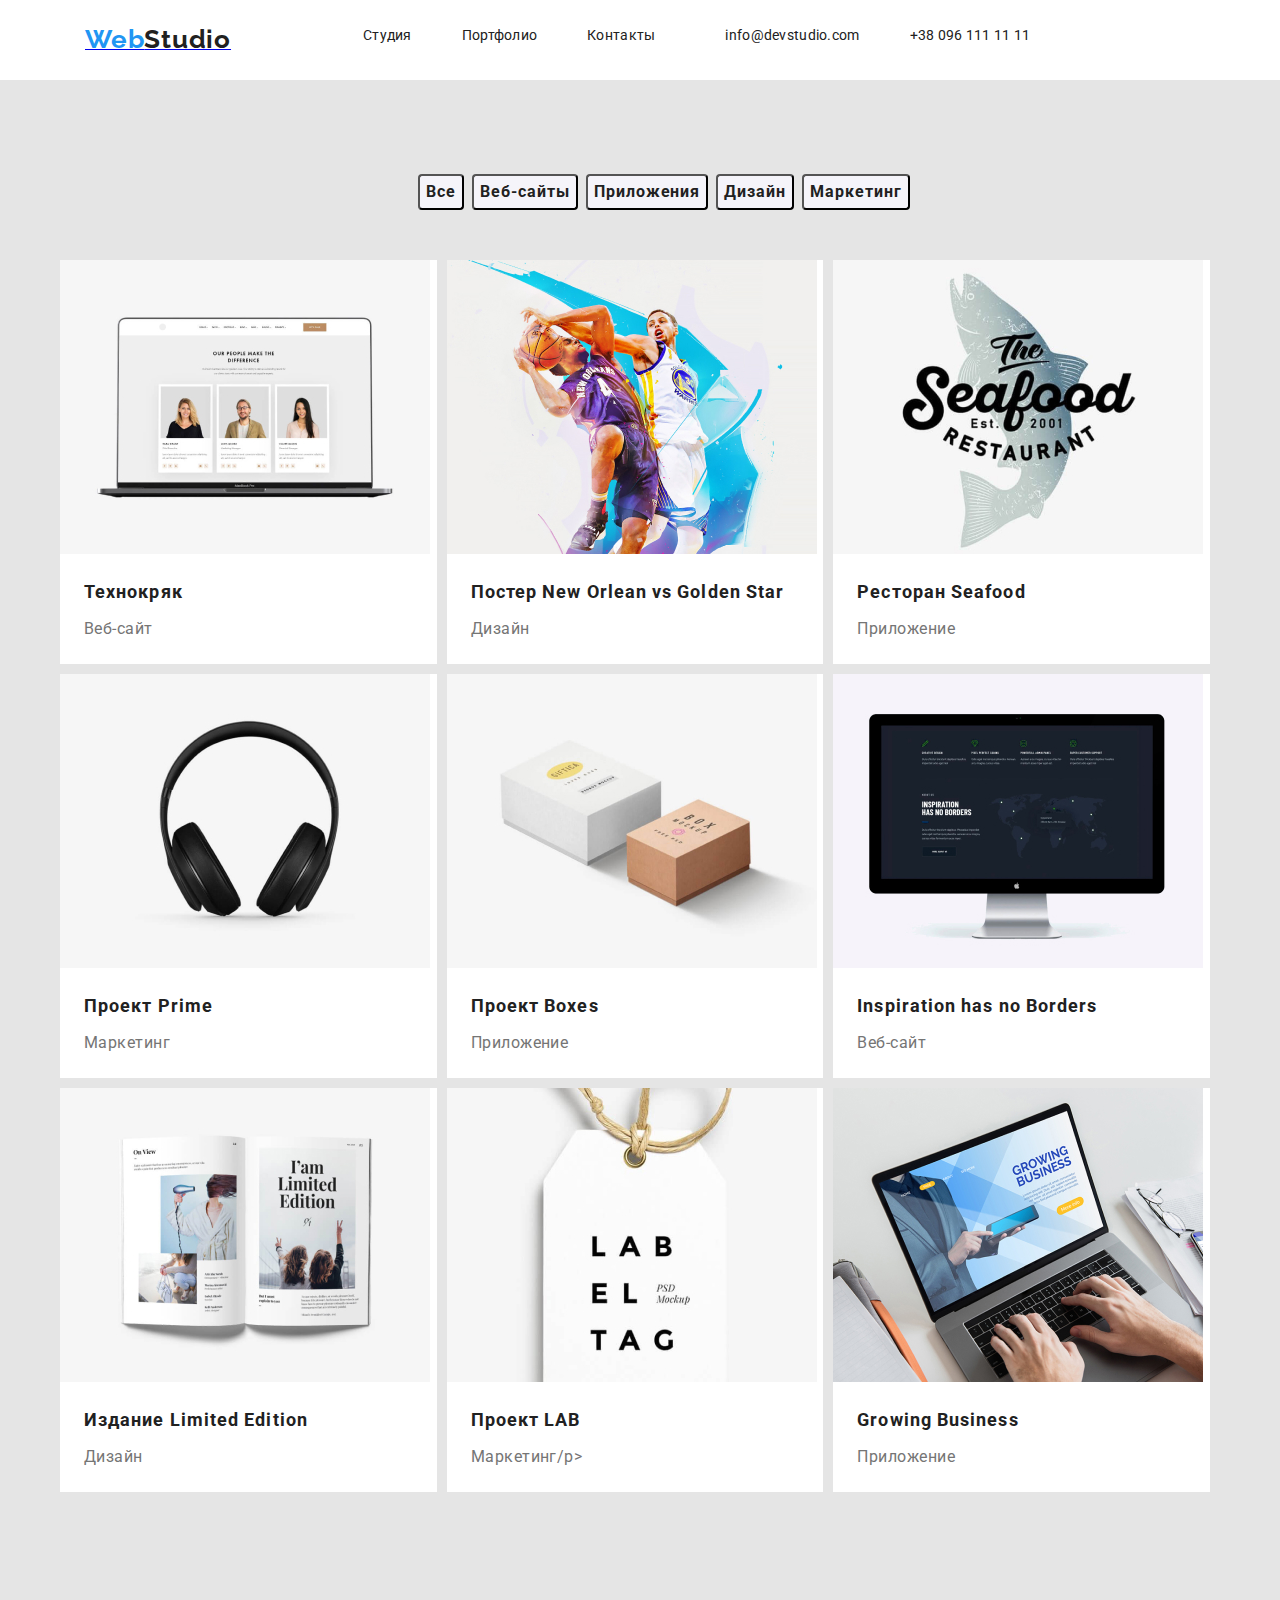
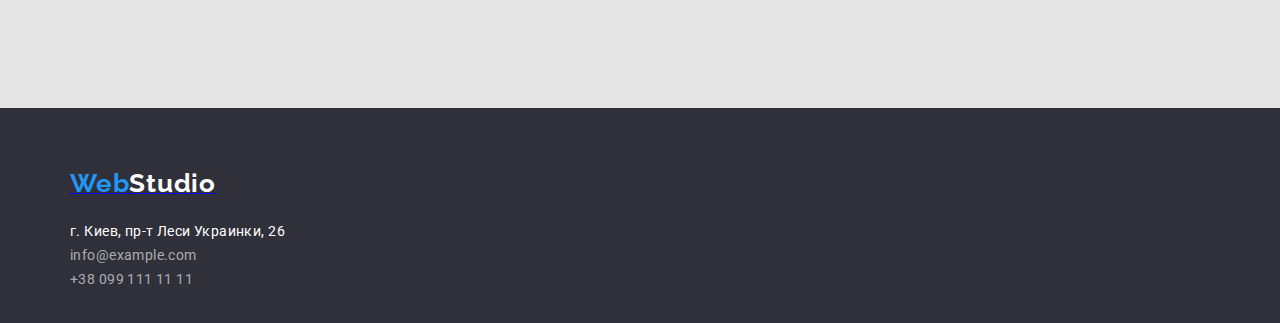
==== commit d69de957: "corrects mistakes" ====
--- a/portfolio.html
+++ b/portfolio.html
@@ -11,6 +11,7 @@
 <body>
     <div class="container">
         <header class="header-box">
+            <div class="container">
             <nav class="flex">
               <a class="logo" href="index.html">
                  <span class="logo1">Web</span><span class="logo2">Studio</span>
@@ -29,23 +30,23 @@
     </div>
     <div class="main">
         <main class="container">
-                <ul class="portfolio-container portfolio-list">
-                  <li class="btn-parameter">
-                      <button class="btn-portfolio" type="button">Все</button>
-                  </li>
-                  <li class="btn-parameter">
-                      <button class="btn-portfolio" type="button">Веб-сайты</button>
-                  </li>
-                  <li class="btn-parameter">
-                      <button class="btn-portfolio" type="button">Приложения</button>
-                  </li>
-                  <li class="btn-parameter">
-                      <button class="btn-portfolio" type="button">Дизайн</button>
-                  </li>
-                  <li class="btn-parameter">
-                      <button class="btn-portfolio" type="button">Маркетинг</button>
-                  </li>
-                </ul>
+            <ul class="portfolio-container portfolio-list">
+                <li class="btn-parameter">
+                    <button class="btn-portfolio" type="button">Все</button>
+                </li>
+                <li class="btn-parameter">
+                     <button class="btn-portfolio" type="button">Веб-сайты</button>
+                </li>
+                <li class="btn-parameter">
+                    <button class="btn-portfolio" type="button">Приложения</button>
+                 </li>
+                 <li class="btn-parameter">
+                     <button class="btn-portfolio" type="button">Дизайн</button>
+                 </li>
+                 <li class="btn-parameter">
+                    <button class="btn-portfolio" type="button">Маркетинг</button>
+                 </li>
+            </ul>
             <div class="portfolio-container-item">
               <ul class="list flex-wrap">
                     <li class="flex-wrap-item">
@@ -97,20 +98,19 @@
             </div>
         </main>
     </div>
-     
-        <footer class="backgraund-down" id="contacts">
-            <div class="container contacts-box">
-                <div >
-                    <a class="logo-position" href="#studio">
-                        <span lang="en" class="logo1">Web</span><span lang="en" class="logo3">Studio</span>
-                    </a>
-                </div>
-                <ul class="list-item">
-                   <li> <address class="adress list-item-element">г. Киев, пр-т Леси Украинки, 26</address></li>
-                   <li><a class="link contacts list-item-element" href="mailto:info@example.com">info@example.com</a></li>
-                   <li><a class="link contacts list-item-element" href="tel:++380991111111">+38 099 111 11 11</a></li>
-                </ul>
+    <footer class="backgraund-down" id="contacts">
+        <div class="container contacts-box">
+            <div >
+                <a class="logo-position" href="#studio">
+                    <span lang="en" class="logo1">Web</span><span lang="en" class="logo3">Studio</span>
+                </a>
             </div>
-        </footer>
+            <ul class="list-item">
+                <li> <address class="adress list-item-element">г. Киев, пр-т Леси Украинки, 26</address></li>
+                <li><a class="link contacts list-item-element" href="mailto:info@example.com">info@example.com</a></li>
+                <li><a class="link contacts list-item-element" href="tel:++380991111111">+38 099 111 11 11</a></li>
+            </ul>
+        </div>
+    </footer>
 </body>  
-</html>+</html>
--- a/css/style.css
+++ b/css/style.css
@@ -17,6 +17,7 @@
     display: block;
     max-width: 100%;
     height: auto;
+    margin-right: 0;
 }
 body {
     font-family: "Roboto", sans-serif;
@@ -105,7 +106,7 @@
     margin: 0;
     color: inherit;
     text-decoration: none;
-    letter-spacing: 0,02;
+    letter-spacing: 0.02em;
 }
 .link-item{
     height: 16px;
@@ -319,7 +320,7 @@
 }
 .logo-position {
     padding: 0;
-    margin-top: 60;
+    margin-top: 60px;
     width: 145px;
 }
 .list-item {
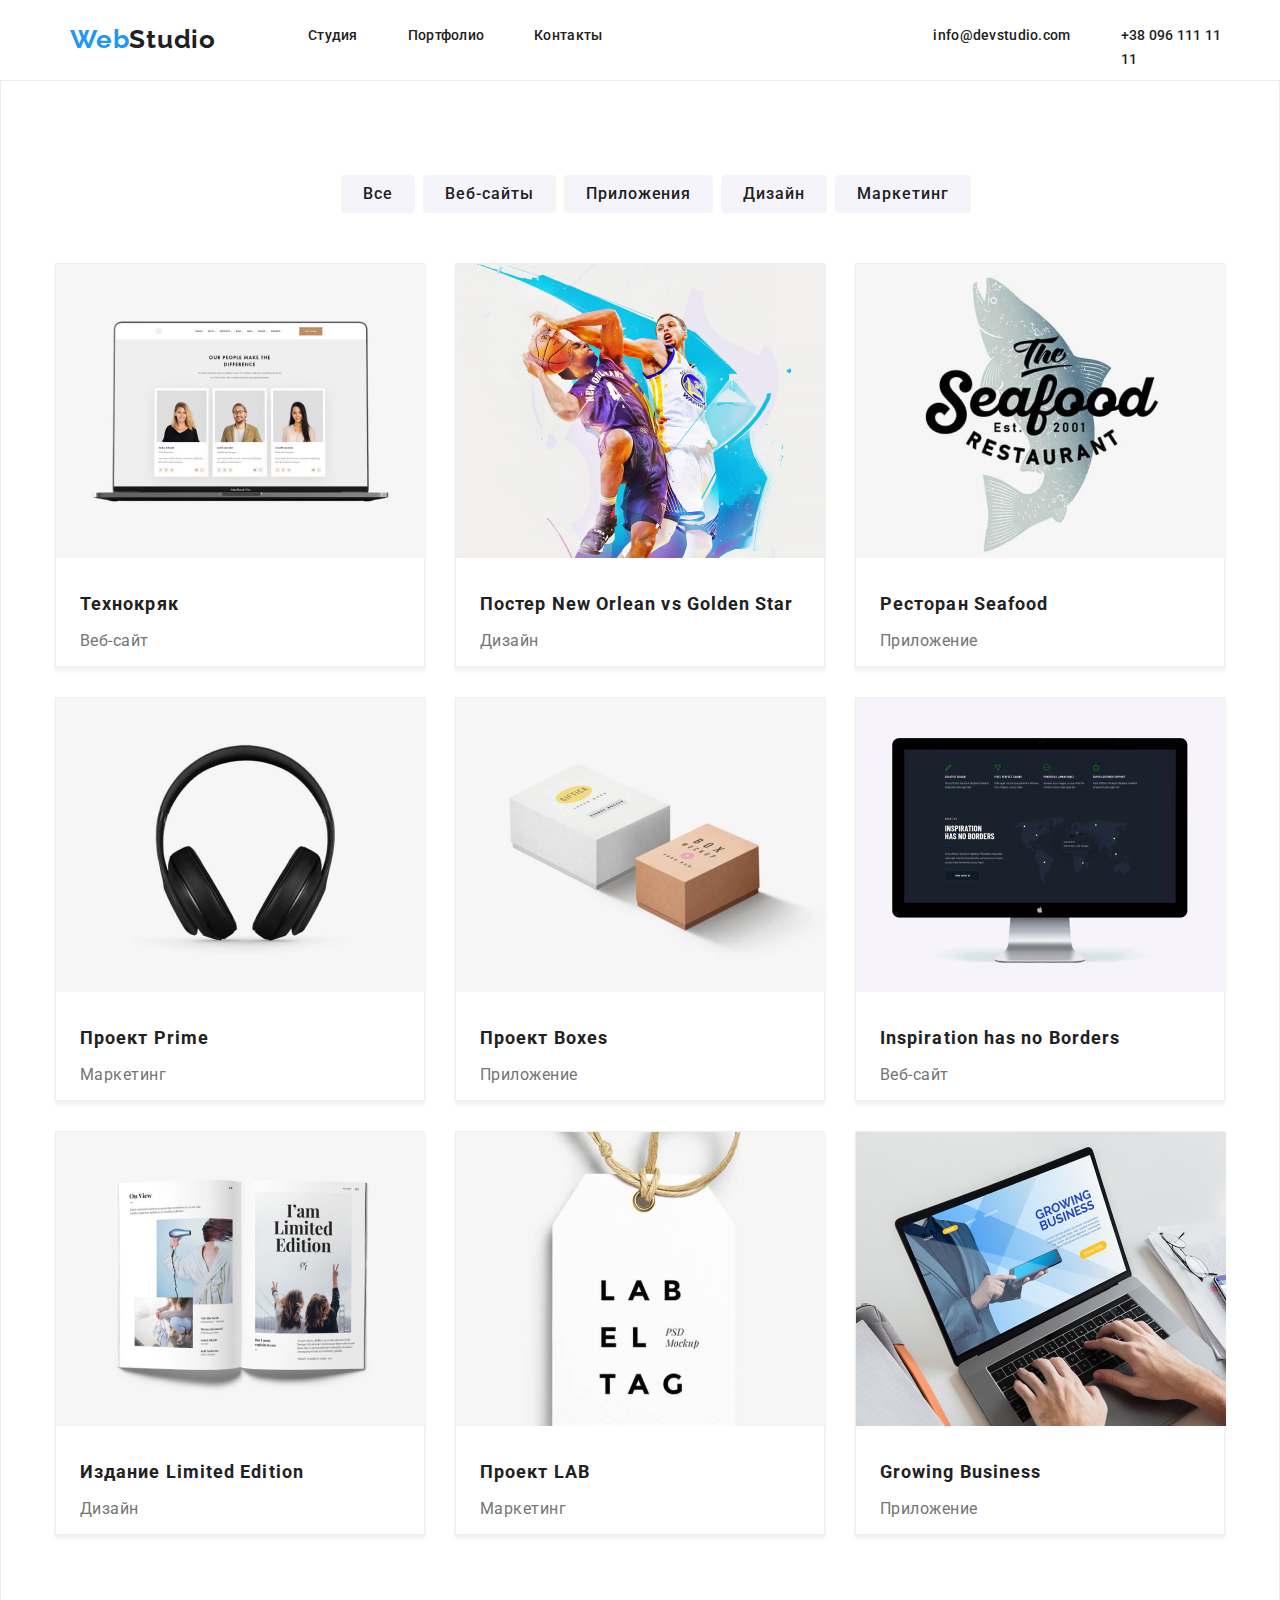
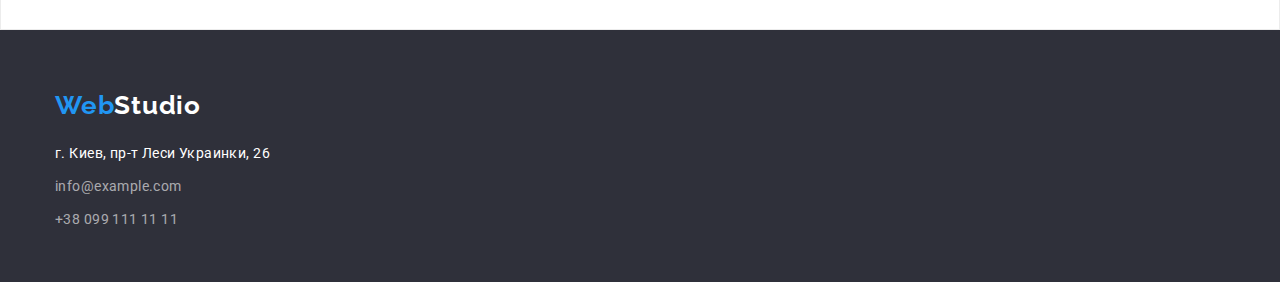
==== commit a4c93a6a: "add hw coments" ====
--- a/portfolio.html
+++ b/portfolio.html
@@ -16,12 +16,12 @@
               <a class="logo" href="index.html">
                  <span class="logo1">Web</span><span class="logo2">Studio</span>
               </a>
-              <ul class="list">  
+              <ul class="list left-list">  
                  <li class="link-item"><a class="link" href="index.html">Студия</a></li>
                  <li class="link-item"><a class="link" href="#portfolio">Портфолио</a></li>
                  <li class="link-item"><a class="link" href="#contacts">Контакты</a></li>
                </ul> 
-               <ul class="list">
+               <ul class="list right-list">
                  <li class="link-item"><a class="link" href="mailto:info@devstudio.com">info@devstudio.com</a></li>
                  <li class="link-item"><a class="link" href="tel:++380961111111">+38 096 111 11 11</a></li>
                </ul>  
@@ -32,65 +32,65 @@
         <main class="container">
             <ul class="portfolio-container portfolio-list">
                 <li class="btn-parameter">
-                    <button class="btn-portfolio" type="button">Все</button>
+                    <button class="btn-portfolio btn-parameter-item" type="button">Все</button>
                 </li>
                 <li class="btn-parameter">
-                     <button class="btn-portfolio" type="button">Веб-сайты</button>
+                     <button class="btn-portfolio btn-parameter-item" type="button">Веб-сайты</button>
                 </li>
                 <li class="btn-parameter">
-                    <button class="btn-portfolio" type="button">Приложения</button>
+                    <button class="btn-portfolio btn-parameter-item" type="button">Приложения</button>
                  </li>
                  <li class="btn-parameter">
-                     <button class="btn-portfolio" type="button">Дизайн</button>
+                     <button class="btn-portfolio btn-parameter-item" type="button">Дизайн</button>
                  </li>
                  <li class="btn-parameter">
-                    <button class="btn-portfolio" type="button">Маркетинг</button>
+                    <button class="btn-portfolio btn-parameter-item" type="button">Маркетинг</button>
                  </li>
             </ul>
             <div class="portfolio-container-item">
               <ul class="list flex-wrap">
                     <li class="flex-wrap-item">
-                      <img src="./images/portfolio/img-1.jpg"  alt="Ноутбук"/>
+                      <img class="img-portfolio-item" src="./images/portfolio/img-1.jpg" Width="100%" alt="Ноутбук"/>
                       <h3 class="project-name">Технокряк</h3>
                       <p class="project-type">Веб-сайт</p>
                     </li>
                     <li class="flex-wrap-item">
-                      <img src="./images/portfolio/img-2.jpg" alt="Два игрока в баскетбол"/>
+                      <img class="img-portfolio-item" src="./images/portfolio/img-2.jpg" Width="100%" alt="Два игрока в баскетбол"/>
                       <h3 class="project-name">Постер New Orlean vs Golden Star</h3>
                       <p class="project-type">Дизайн</p>
                    </li>
                    <li class="flex-wrap-item">
-                      <img src="./images/portfolio/img-3.jpg"  alt="Банер ресторана"/>
+                      <img class="img-portfolio-item" src="./images/portfolio/img-3.jpg" Width="100%" alt="Банер ресторана"/>
                       <h3 class="project-name">Ресторан Seafood</h3>
                       <p class="project-type">Приложение</p>
                    </li>
                    <li class="flex-wrap-item">
-                       <img src="./images/portfolio/img-4.jpg"  alt="Наушники"/>
+                       <img class="img-portfolio-item" src="./images/portfolio/img-4.jpg" Width="100%" alt="Наушники"/>
                        <h3 class="project-name">Проект Prime</h3>
                        <p class="project-type">Маркетинг</p>
                    </li>
                    <li class="flex-wrap-item">
-                       <img src="./images/portfolio/img-5.jpg"  alt="Две коробки"/>
+                       <img class="img-portfolio-item" src="./images/portfolio/img-5.jpg" Width="100%" alt="Две коробки"/>
                        <h3 class="project-name">Проект Boxes</h3>
                        <p class="project-type">Приложение</p>
                    </li>
                    <li class="flex-wrap-item">
-                       <img src="./images/portfolio/img-6.jpg"  alt="Монитор"/>
+                       <img class="img-portfolio-item" src="./images/portfolio/img-6.jpg" Width="100%" alt="Монитор"/>
                        <h3 class="project-name">Inspiration has no Borders</h3>
                        <p class="project-type">Веб-сайт</p>
                    </li>
                    <li class="flex-wrap-item">
-                       <img src="./images/portfolio/img-7.jpg"  alt="Книга"/>
+                       <img class="img-portfolio-item" src="./images/portfolio/img-7.jpg" Width="100%" alt="Книга"/>
                        <h3 class="project-name">Издание Limited Edition</h3>
                        <p class="project-type">Дизайн</p>
                    </li>
                    <li class="flex-wrap-item">
-                       <img src="./images/portfolio/img-8.jpg"  alt="Бирка"/>
+                       <img class="img-portfolio-item" src="./images/portfolio/img-8.jpg" Width="100%" alt="Бирка"/>
                        <h3 class="project-name">Проект LAB</h3>
-                       <p class="project-type">Маркетинг/p>
+                       <p class="project-type">Маркетинг</p>
                    </li>
                    <li class="flex-wrap-item">
-                       <img src="./images/portfolio/img-9.jpg" alt="Печать на ноутбуке"/>
+                       <img class="img-portfolio-item" src="./images/portfolio/img-9.jpg" Width="100%" alt="Печать на ноутбуке"/>
                        <h3 class="project-name">Growing Business</h3>
                        <p class="project-type">Приложение</p>
                    </li>
@@ -101,14 +101,14 @@
     <footer class="backgraund-down" id="contacts">
         <div class="container contacts-box">
             <div >
-                <a class="logo-position" href="#studio">
+                <a class="logo logo-position" href="#studio">
                     <span lang="en" class="logo1">Web</span><span lang="en" class="logo3">Studio</span>
                 </a>
             </div>
             <ul class="list-item">
-                <li> <address class="adress list-item-element">г. Киев, пр-т Леси Украинки, 26</address></li>
-                <li><a class="link contacts list-item-element" href="mailto:info@example.com">info@example.com</a></li>
-                <li><a class="link contacts list-item-element" href="tel:++380991111111">+38 099 111 11 11</a></li>
+                <li> <address class="adress contacts-list">г. Киев, пр-т Леси Украинки, 26</address></li>
+                <li><a class="link contacts contacts-list" href="mailto:info@example.com">info@example.com</a></li>
+                <li><a class="link contacts contacts-list" href="tel:++380991111111">+38 099 111 11 11</a></li>
             </ul>
         </div>
     </footer>
--- a/css/style.css
+++ b/css/style.css
@@ -13,12 +13,7 @@
 *::after {
     box-sizing: inherit;
 }
-img {
-    display: block;
-    max-width: 100%;
-    height: auto;
-    margin-right: 0;
-}
+
 body {
     font-family: "Roboto", sans-serif;
     font-size: 14px;
@@ -26,7 +21,7 @@
     color: var(--black-cl);
 }
 .container {
-    width: 1170px;
+    width: 1200px;
     padding-left: 15px;
     padding-right:15px ;
     margin-left: auto;
@@ -43,10 +38,11 @@
     margin-left: 0px;
     Width: 145px;
     Height: 31px;
+    text-decoration: none;
 }
 .main {
-    height: 1628px;
-    background-color:#E5E5E5;
+    background-color:var(--whait-cl);
+    border: 1px solid #ECECEC
 }
 .portfolio-container{
     padding-top: 94px;
@@ -56,8 +52,6 @@
 }
 .portfolio-container-item {
     margin-left: 0;  
-    margin-left: -10px;
-    margin-bottom: -10px;
 }
 .list {
     list-style: none;
@@ -66,9 +60,6 @@
     box-sizing: border-box;
     margin-left: 0; 
 }
-.list:not(:last-child){
-    margin-right: 30px;
-}
 .portfolio-list{
     display: flex;
     list-style: none;
@@ -79,27 +70,33 @@
 }
 .logo1 {
     font-family: "Raleway", serif;
+    font-size: 400;
     font-weight: bold;
     font-size: 26px;
     line-height: 1.192;
     letter-spacing: 0.03em;
     color: var(--accent-cl);
+    text-decoration: none;
 }
 .logo2 {
     font-family: "Raleway", serif;
+    font-size: 400;
     font-weight: bold;
     font-size: 26px;
     line-height: 1.192;
     letter-spacing: 0.03em;
     color: var(--black-cl);
+    text-decoration: none;
 }
 .logo3 {
     font-family: "Raleway", serif;
+    font-size: 400;
     font-weight: bold;
     font-size: 26px;
     line-height: 1.192;
     letter-spacing: 0.03em;
-    color: var(--whait-cl)
+    color: var(--whait-cl);
+    text-decoration: none;
 }
 .link {
     padding: 0;
@@ -110,13 +107,21 @@
 }
 .link-item{
     height: 16px;
+    font-weight: 500;
+    letter-spacing: 0.02em
 }
 .link-item:not(:last-child){
     margin-right: 50px;
 }
 .left-list {
-    flex-direction: row-reverse;
-    margin: 0;
+    margin-left: 0;
+    margin-right: 0;
+    padding-left: 0;
+}
+.right-list{
+    margin-left: 331px;
+    padding-right: 0;
+    padding-inline-start: 0;
 }
 .link:hover,
 .link:focus {
@@ -129,7 +134,7 @@
 }
 .backgraund-down{
     background-color: #2F303A;
-    height: 215px;
+    height: 252px;
 }
 .page-title {
     font-weight: 900;
@@ -141,11 +146,13 @@
     width: 696px;
     height: 120px;
     margin-bottom: 30px;
+    margin-top: 0;
     margin-left: auto;
     margin-right: auto;
-}.btn {
-    font-family: inherit;
-    font-weight: bold;
+    text-transform: uppercase;
+}
+.btn {
+    font-weight: 700;
     font-size: 16px;
     line-height: 1.87;
     letter-spacing: 0.06em;
@@ -154,6 +161,11 @@
     border-radius: 4px;
     display: block;
     margin:0 auto;
+    height: 50px;
+    padding-top: 10px;
+    padding-bottom: 10px;
+    padding-right: 32px;
+    padding-left: 32px;
 }
 .section-title {
     font-weight: 700;
@@ -167,11 +179,13 @@
 }
 .list-img{
     margin-top: 0;
-    margin-bottom: 0;
+    margin-bottom: 94px;
     padding-left: 0;
 }
 .list-item-position{
-    margin-bottom: 94px;
+    margin-bottom: 0px;
+    width: 370px;
+    height: 294px;
 }
 .list-item-position:not(:last-child){
     margin-right: 30px;
@@ -188,10 +202,11 @@
 .text-box {
     width: 270px;
     height: 75px;
-    margin-bottom: 0;
     margin-bottom: 94px;
+    margin-block-start: 10px;
 }
 .job-description {
+    height: 19px;
     font-size: 16px;
     line-height: 1.187;
     letter-spacing: 0.03em;
@@ -213,8 +228,13 @@
     box-sizing: inherit;
 }
 .list-position {
+    margin-top: 94px;
     margin-left: 0;
     padding-left: 0;
+    margin-bottom: 0;
+}
+.list-position-item-title{
+    margin-top: 0;
     margin-bottom: 0;
 }
 .team-titel{
@@ -222,6 +242,12 @@
     margin-bottom: 0;
     margin-bottom: 50px;
 }
+.list-position-team{
+    margin-top: 0;
+    margin-left: 0;
+    padding-left: 0;
+    margin-bottom: 0;
+}
 .list-contacts-img{
     background-color: var(--whait-cl);
     margin-top: 0;
@@ -233,9 +259,11 @@
    margin-right: 30px;
 }
 .contacts-information{
+    font-weight: 500;
     margin-top: 30px;
     margin-bottom: 0px;
-    text-align: center
+    text-align: center;
+    height: 19px;
 }
 .adress {
     font-size: 14px;
@@ -252,29 +280,66 @@
     color: rgba(255, 255, 255, 0.6);
 }
 .contacts-box {
-    padding-top: 60px;
+    padding-top: 0px;
 }
 .btn-portfolio {
     font-family: inherit;
-    font-weight: bold;
+    font-weight: 500;
     font-size: 16px;
     line-height: 1.87;
+    display: flex;
+    align-items: center;
+    text-align: center;
     letter-spacing: 0.06em;
-    color: var(--whait-cl);
-    background-color: var(--accent-cl)
+    color: var(--black-cl);
+    background-color: #F5F4FA;
+    border-radius: 4px;
+    margin: 0;
+    padding-top: 6px;
+    padding-bottom: 6px;
+    padding-left: 22px;
+    padding-right: 22px;
+    background-color: #F5F4FA;
+    height: 38px;
+    border: none;
+}
+.btn-parameter{
+    margin-right: 8px;
+    margin-top: 0;
+    margin-bottom: 0;
+    margin-left: 0;
 }
 .flex-wrap{
     flex-wrap: wrap;
     margin: 0;
     padding: 0;
-    margin-right: -10px;
-    margin-bottom: -10px;
+    margin-bottom: 94px;
 }
 .flex-wrap-item { 
     background: #FFFFFF;
-    margin-right: 10px;
-    margin-bottom:10px;
-    flex-basis: calc((100% - 3 * 10px) / 3);
+    margin-right: 30px;
+    margin-bottom:30px;
+    border: 1px solid #EEEEEE;
+    box-sizing: border-box;
+    box-shadow: 0px 4px 4px 0px rgba(0, 0, 0, 0.06);
+    list-style-position:inside;
+    width: 370px;
+    height: 404px;
+}
+.flex-wrap-item:nth-child(3n+3){
+    margin-right: 0;
+    
+}
+.flex-wrap-item:nth-child(n+7){
+    margin-bottom: 0;
+}
+
+.flex-wrap-item:hover{
+    box-shadow: 1px 4px 6px 0px rgba(0, 0, 0, 0.16);
+}
+.img-portfolio-item{
+    position: 0;
+    width: 370px;
 }
 .project-name {
     font-weight: bold;
@@ -282,34 +347,24 @@
     line-height: 2.0;
     letter-spacing: 0.06em;
     color: var(--black-cl--);
-    margin-left: 24px;
+    padding-left: 24px;
+    padding-right: 24px;
     margin-top: 20px;
     margin-bottom: 0;
+    width: 370px;
+    margin-right: 0;
 }
 .project-type {
     font-size: 16px;
     line-height: 1.87;
     letter-spacing: 0.03em;
     color:var(--main-text-cl);
-    margin-left: 24px;
+    padding-left: 24px;
+    padding-right: 24px;
     margin-top: 4px;
     margin-bottom: 20px;
-}
-.btn-portfolio {
-    font-family: inherit;
-    font-weight: bold;
-    font-size: 16px;
-    line-height: 1.87;
-    display: flex;
-    align-items: center;
-    text-align: center;
-    letter-spacing: 0.06em;
-    color: var(--black-cl);
-    background-color: #F5F4FA;
-    border-radius: 4px;
-}
-.btn-parameter{
-    margin-left: 8px;
+    width: 370px;
+    margin-right: 0;
 }
 
 .btn-portfolio:hover,
@@ -322,6 +377,7 @@
     padding: 0;
     margin-top: 60px;
     width: 145px;
+    text-decoration: none;
 }
 .list-item {
     margin-top: 20px;
@@ -334,4 +390,8 @@
 .list-item:not(:last-child){
     margin-bottom: 9px;
     display: inline-block;
+}
+.contacts-list{
+    margin-bottom: 9px;
+    display: flex;
 }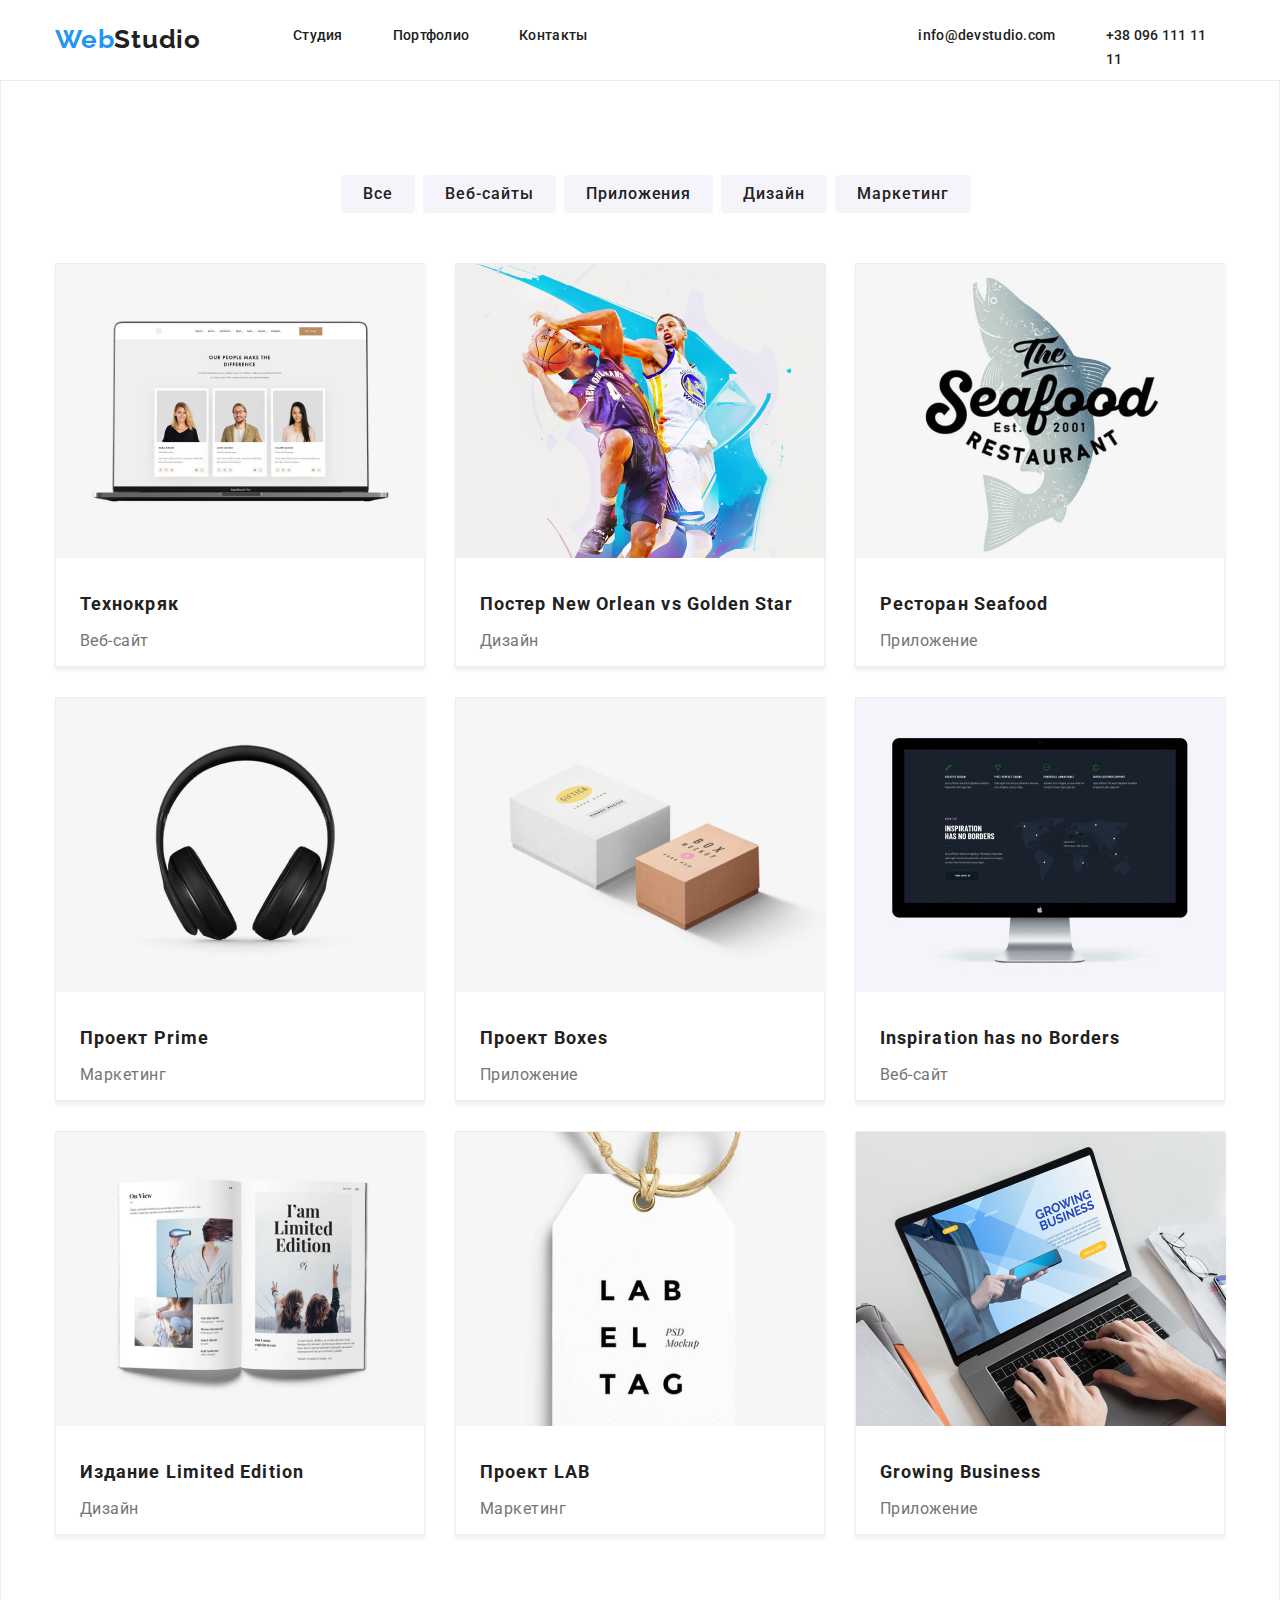
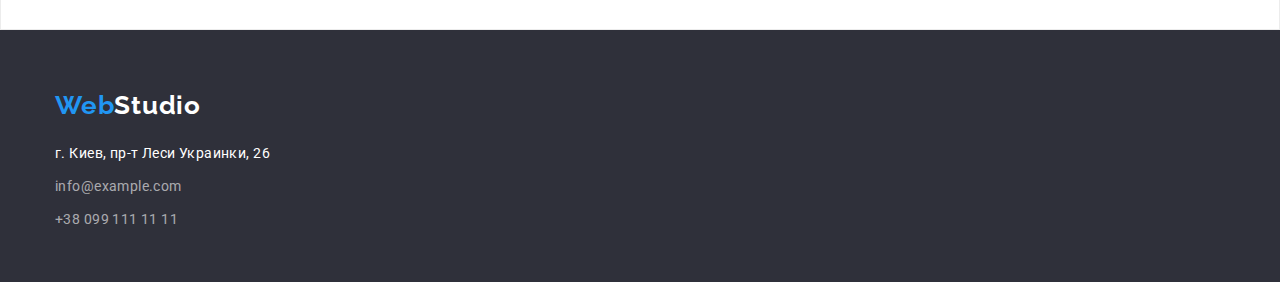
==== commit fd5f88ae: "Update portfolio.html" ====
--- a/portfolio.html
+++ b/portfolio.html
@@ -11,7 +11,6 @@
 <body>
     <div class="container">
         <header class="header-box">
-            <div class="container">
             <nav class="flex">
               <a class="logo" href="index.html">
                  <span class="logo1">Web</span><span class="logo2">Studio</span>
